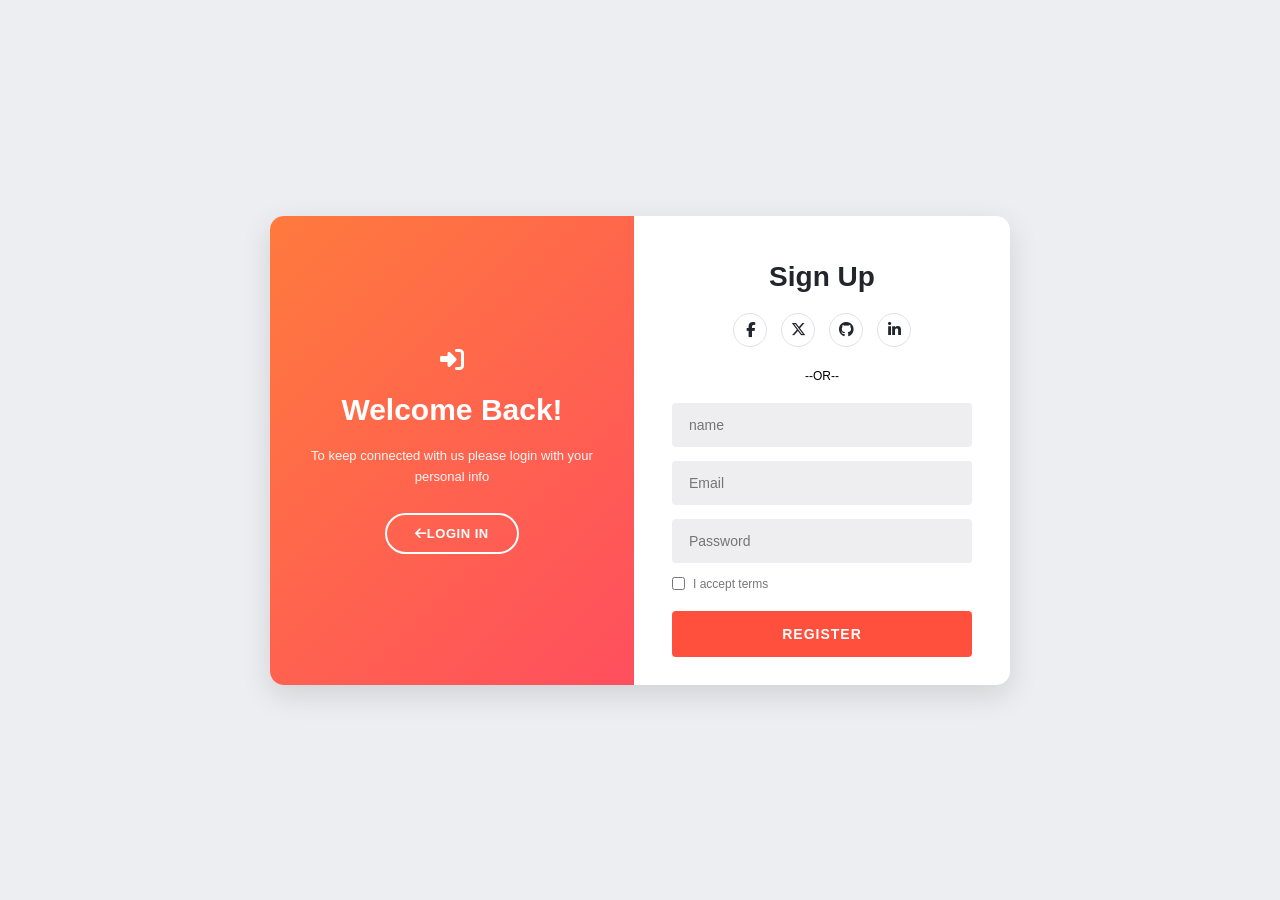
==== index.html @ 639706fd "Add files via upload" ====
<!DOCTYPE html>
<html lang="en">
<head>
    <meta charset="UTF-8">
    <meta name="viewport" content="width=device-width, initial-scale=1.0">
    <title>Sign Up Clon</title>
    <link rel="stylesheet" href="https://cdnjs.cloudflare.com/ajax/libs/font-awesome/6.7.2/css/all.min.css">
    <link rel="stylesheet" href="style.css">
</head>
<body>
    <main class="card">
        <section class="left-panel aria-label=" Login panel>
            <div class="welcome-icon" aria-hidden="true"><i class="fa-solid fa-right-to-bracket"></i></div>
            <h1>Welcome Back!</h1>
            <p>To keep connected with us please login <bwith your personal infor class="desktop-break">with your personal info</p>
                 <button class="login-btn" type="button"><i class="fa-solid fa-arrow-left" aria-hidden="true"></i>LOGIN IN</button>
        </section>
        <section class="right-panel" aria-labelledby="signup-title">
            <h2 id="signup-title">Sign Up</h2>
            <div class="social-icons" aria-label="social-media">
                <a href="#" aria-label="Facebook">
                    <i class="fa-brands fa-facebook-f"></i>
                </a>
                <a href="#" aria-label="X">
                   <i class="fa-brands fa-x-twitter"></i>
                </a>
                <a href="#" aria-label="GirHub">
                    <i class="fa-brands fa-github"></i>
                </a>
                <a href="#" aria-label="LinkedIn">
                    <i class="fa-brands fa-linkedin-in"></i>
                </a>
            </div>
            <div class="divider"><span>--OR--</span></div>
            <form class="signup-form">
                <label class="visually-hidden" for="name">name</label>
                <input id="name" name="name" type="text" placeholder="name" autocomplete="name" required>
                <label class="visually-hidden" for="email">Email</label>
                <input id="email" name="email" type="email" placeholder="Email" autocomplete="email" required>
                <label class="visually-hidden" for="password">Password</label>
                <input id="password" name="password" type="password" placeholder="Password" autocomplete="new-password" required>
                <label class="terms" for="accept-terms">
                <input id="accept-terms" name="accept-terms" type="checkbox" required>
                <span>I accept terms</span>
                </label>
                <button class="register-btn" type="submit">REGISTER</button>
            </form>
        </section>
    </main>
</body>
</html>
---- style.css ----
*{
    margin: 0;
    padding: 0;
    box-sizing: border-box;
    font-family: segoe, Arial, Helvetica, sans-serif;
}
body{
    min-height: 100vh;
    display: flex;
    align-items: center;
    justify-content: center;
    padding: 24px 13px;
    background-color: #eceef1;
}
.card{
display: flex;
width: 740px;
max-width: 100%;
border-radius: 14px;
overflow: hidden;
box-shadow: 0 10px 30px rgba(0, 0, 0, 0.12);
background-color: #fff;
}
/* left  */
.left-panel{
    flex: 1;
   background: linear-gradient(135deg, #ff7a3d, #ff4f5e);
  color: #fff;
  padding: 50px 32px;
  text-align: center;
  display: flex;
  flex-direction: column;
  align-items: center;
  justify-content: center;
}
.welcome-icon {
     font-size: 24px; margin-bottom: 18px; 
}
.left-panel h1 {
  font-size: 30px;
  line-height: 1.2;
  margin-bottom: 18px;
}
.left-panel p {
  font-size: 13px;
  line-height: 1.6;
  margin-bottom: 26px;
  opacity: 0.95;
}

.login-btn {
  border: 2px solid #fff;
  color: #fff;
  background: transparent;
  padding: 11px 28px;
  border-radius: 30px;
  font-weight: 700;
  font-size: 13px;
  letter-spacing: 0.5px;
  cursor: pointer;
}
/* rite  */
.right-panel {
  flex: 1;
  min-width: 0;
  padding: 45px 38px 28px;
  text-align: center;
}

.right-panel h2 {
  font-size: 28px;
  color: #22252b;
  margin-bottom: 20px;
}

.social-icons {
  display: flex;
  justify-content: center;
  align-items: center;
  gap: 14px;
  margin-bottom: 22px;
}

.social-icons a {
  width: 34px;
  height: 34px;
  display: inline-flex;
  align-items: center;
  justify-content: center;
  border: 1px solid #e2e2e6;
  border-radius: 50%;
  color: #22252b;
  text-decoration: none;
  font-size: 15px;
  transition: background-color 0.2s, color 0.2s;
}

.social-icons a:hover { 
    background-color: #22252b; color: #fff;
 }
 .signup-form input[type="text"],
.signup-form input[type="email"],
.signup-form input[type="password"] {
  display: block;
  width: 100%;
  padding: 13px 16px;
  margin-bottom: 14px;
  border: 1px solid transparent;
  outline: none;
  background-color: #eeeef0;
  border-radius: 4px;
  font-size: 14px;
  color: #333;
}

.signup-form input:focus { border-color: #ff6a4a; }

.terms {
  display: flex;
  align-items: center;
  gap: 8px;
  font-size: 12px;
  color: #777;
  margin-bottom: 20px;
  text-align: left;
  cursor: pointer;
}

.divider {
  display: flex;
  align-items: center;
  gap: 12px;
  /* color: #999; */
  font-size: 12px;
  margin-bottom: 20px;
}

.divider::before, .divider::after {
  content: "";
  flex: 1;
  height: 1px;
  /* background-color: #e2e2e6; */
}



.terms input { accent-color: #ff4f3d; }

.register-btn {
  width: 100%;
  background-color: #ff4f3d;
  color: #fff;
  border: none;
  padding: 15px;
  border-radius: 4px;
  font-weight: 700;
  letter-spacing: 1px;
  font-size: 14px;
  cursor: pointer;
}

.register-btn
/* :hover { background-color: #ed3e2e; } */

.form-note {
  color: #888;
  font-size: 10px;
  line-height: 1.5;
  margin-top: 12px;
}

.visually-hidden {
  position: absolute;
  width: 1px;
  height: 1px;
  padding: 0;
  margin: -1px;
  overflow: hidden;
  clip: rect(0, 0, 0, 0);
  white-space: nowrap;
  border: 0;
}
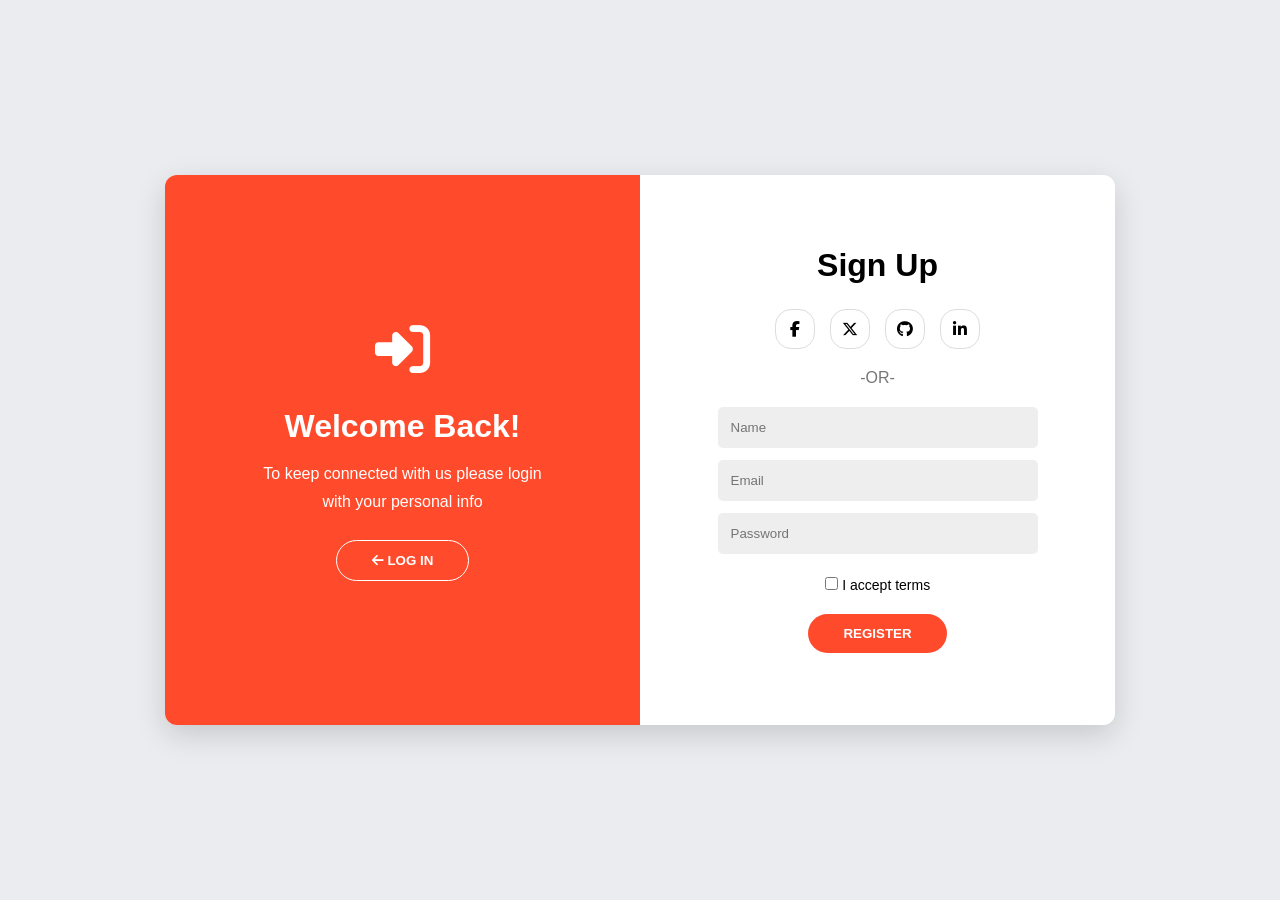
==== commit a45ba102: "Add files via upload" ====
--- a/index.html
+++ b/index.html
@@ -1,51 +1,215 @@
+
 <!DOCTYPE html>
 <html lang="en">
 <head>
     <meta charset="UTF-8">
     <meta name="viewport" content="width=device-width, initial-scale=1.0">
-    <title>Sign Up Clon</title>
+    <title>Sign Up Form</title>
+
     <link rel="stylesheet" href="https://cdnjs.cloudflare.com/ajax/libs/font-awesome/6.7.2/css/all.min.css">
-    <link rel="stylesheet" href="style.css">
+
+    <style>
+        * {
+            margin: 0;
+            padding: 0;
+            box-sizing: border-box;
+        }
+
+        body {
+            min-height: 100vh;
+            font-family: Arial, Helvetica, sans-serif;
+            background-color: #EAECEF;
+            display: flex;
+            justify-content: center;
+            align-items: center;
+            padding: 20px;
+        }
+
+        .main-box {
+            width: 80%;
+            max-width: 950px;
+            min-height: 550px;
+            display: flex;
+            text-align: center;
+            border-radius: 12px;
+            overflow: hidden;
+            box-shadow: 0 10px 30px rgba(0, 0, 0, 0.15);
+        }
+
+        .left {
+            width: 50%;
+            background-color: #FF4B2B;
+            color: white;
+            display: flex;
+            flex-direction: column;
+            justify-content: center;
+            align-items: center;
+            padding: 30px;
+        }
+
+        .icon {
+            font-size: 55px;
+            margin-bottom: 25px;
+        }
+
+        .left h1 {
+            font-size: 32px;
+            margin-bottom: 15px;
+        }
+
+        .left p {
+            line-height: 1.7;
+            margin-bottom: 25px;
+        }
+
+
+        .right {
+            width: 50%;
+            background-color: white;
+            display: flex;
+            flex-direction: column;
+            justify-content: center;
+            align-items: center;
+            padding: 35px;
+        }
+
+        .right h1 {
+            font-size: 32px;
+            margin-bottom: 25px;
+        }
+
+        .icon-2 {
+            display: flex;
+            gap: 15px;
+            margin-bottom: 20px;
+        }
+
+        .icon-2 i {
+            width: 40px;
+            height: 40px;
+            border: 1px solid #ddd;
+            border-radius: 40%;
+            display: flex;
+            justify-content: center;
+            align-items: center;
+            cursor: pointer;
+        }
+
+        .right p {
+            margin-bottom: 20px;
+            color: #777;
+        }
+
+        .input {
+            width: 100%;
+            max-width: 320px;
+        }
+
+        .input input {
+            width: 100%;
+            padding: 13px;
+            margin-bottom: 12px;
+            border: none;
+            outline: none;
+            background-color: #EEEEEE;
+            border-radius: 5px;
+        }
+
+        .check-box {
+            margin: 10px 0 20px;
+        }
+
+        .check-box label {
+            font-size: 14px;
+        }
+
+        
+
+        button {
+            padding: 12px 35px;
+            border: none;
+            border-radius: 25px;
+            background-color: #FF4B2B;
+            color: white;
+            font-weight: bold;
+            cursor: pointer;
+        }
+
+        /* button:hover {
+            background-color: #e63d20;
+        } */
+
+        .left button {
+            border: 1px solid white;
+        }
+
+        /* .left button:hover {
+            background-color: white;
+            color: #FF4B2B;
+        } */
+
+
+    </style>
 </head>
+
 <body>
-    <main class="card">
-        <section class="left-panel aria-label=" Login panel>
-            <div class="welcome-icon" aria-hidden="true"><i class="fa-solid fa-right-to-bracket"></i></div>
+
+    <div class="main-box">
+
+        <div class="left">
+
+            <div class="icon">
+                <i class="fa-solid fa-right-to-bracket"></i>
+            </div>
+
             <h1>Welcome Back!</h1>
-            <p>To keep connected with us please login <bwith your personal infor class="desktop-break">with your personal info</p>
-                 <button class="login-btn" type="button"><i class="fa-solid fa-arrow-left" aria-hidden="true"></i>LOGIN IN</button>
-        </section>
-        <section class="right-panel" aria-labelledby="signup-title">
-            <h2 id="signup-title">Sign Up</h2>
-            <div class="social-icons" aria-label="social-media">
-                <a href="#" aria-label="Facebook">
-                    <i class="fa-brands fa-facebook-f"></i>
-                </a>
-                <a href="#" aria-label="X">
-                   <i class="fa-brands fa-x-twitter"></i>
-                </a>
-                <a href="#" aria-label="GirHub">
-                    <i class="fa-brands fa-github"></i>
-                </a>
-                <a href="#" aria-label="LinkedIn">
-                    <i class="fa-brands fa-linkedin-in"></i>
-                </a>
-            </div>
-            <div class="divider"><span>--OR--</span></div>
-            <form class="signup-form">
-                <label class="visually-hidden" for="name">name</label>
-                <input id="name" name="name" type="text" placeholder="name" autocomplete="name" required>
-                <label class="visually-hidden" for="email">Email</label>
-                <input id="email" name="email" type="email" placeholder="Email" autocomplete="email" required>
-                <label class="visually-hidden" for="password">Password</label>
-                <input id="password" name="password" type="password" placeholder="Password" autocomplete="new-password" required>
-                <label class="terms" for="accept-terms">
-                <input id="accept-terms" name="accept-terms" type="checkbox" required>
-                <span>I accept terms</span>
-                </label>
-                <button class="register-btn" type="submit">REGISTER</button>
-            </form>
-        </section>
-    </main>
+
+            <p>
+                To keep connected with us please login
+                <br>
+                with your personal info
+            </p>
+
+            <div class="btn">
+                <button>
+                    <i class="fa-solid fa-arrow-left"></i>
+                    LOG IN
+                </button>
+            </div>
+
+        </div>
+
+        <div class="right">
+
+            <h1>Sign Up</h1>
+
+            <div class="icon-2">
+                <i class="fa-brands fa-facebook-f"></i>
+                <i class="fa-brands fa-x-twitter"></i>
+                <i class="fa-brands fa-github"></i>
+                <i class="fa-brands fa-linkedin-in"></i>
+            </div>
+
+            <p>-OR-</p>
+
+            <div class="input">
+                <input type="text" placeholder="Name">
+                <input type="email" placeholder="Email">
+                <input type="password" placeholder="Password">
+            </div>
+
+            <div class="check-box">
+                <input type="checkbox" id="accept">
+                <label for="accept">I accept terms</label>
+            </div>
+
+            <div class="reg-btn">
+                <button>REGISTER</button>
+            </div>
+
+        </div>
+
+    </div>
+
 </body>
-</html>+</html>
